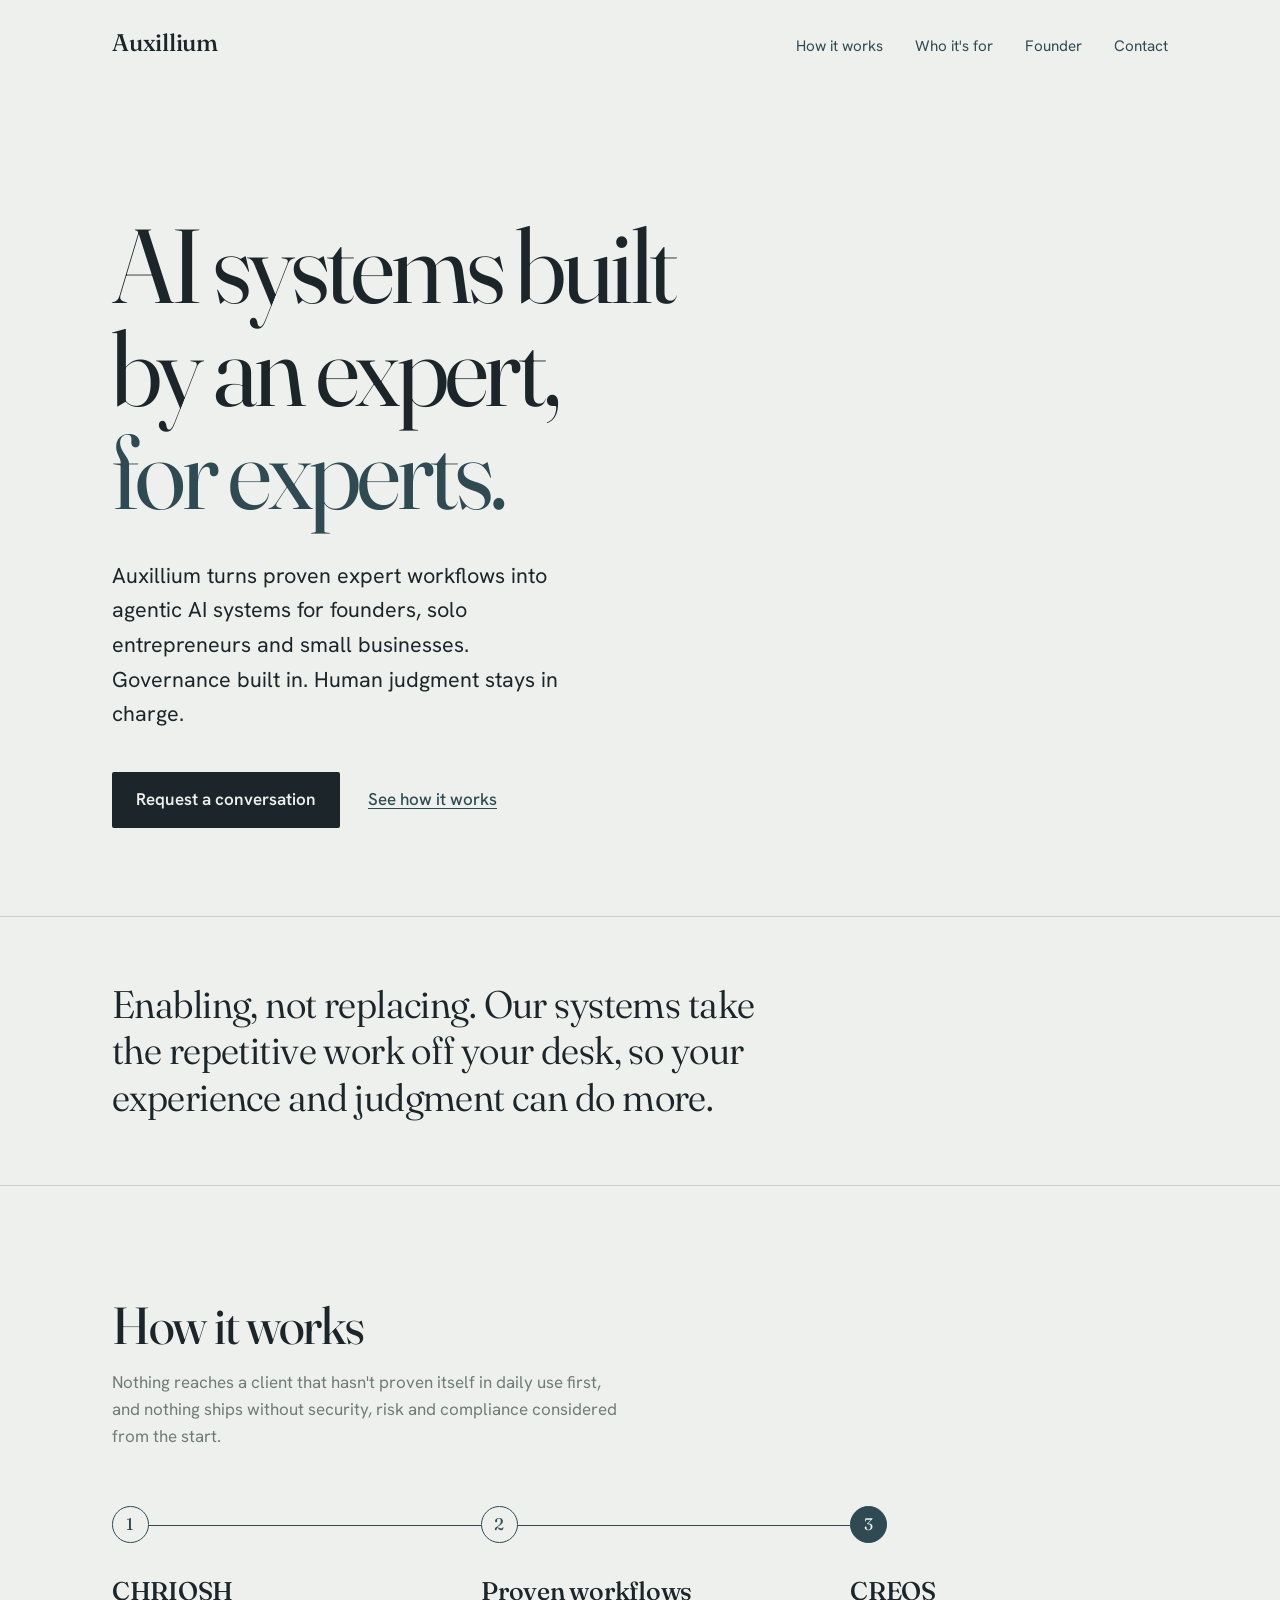
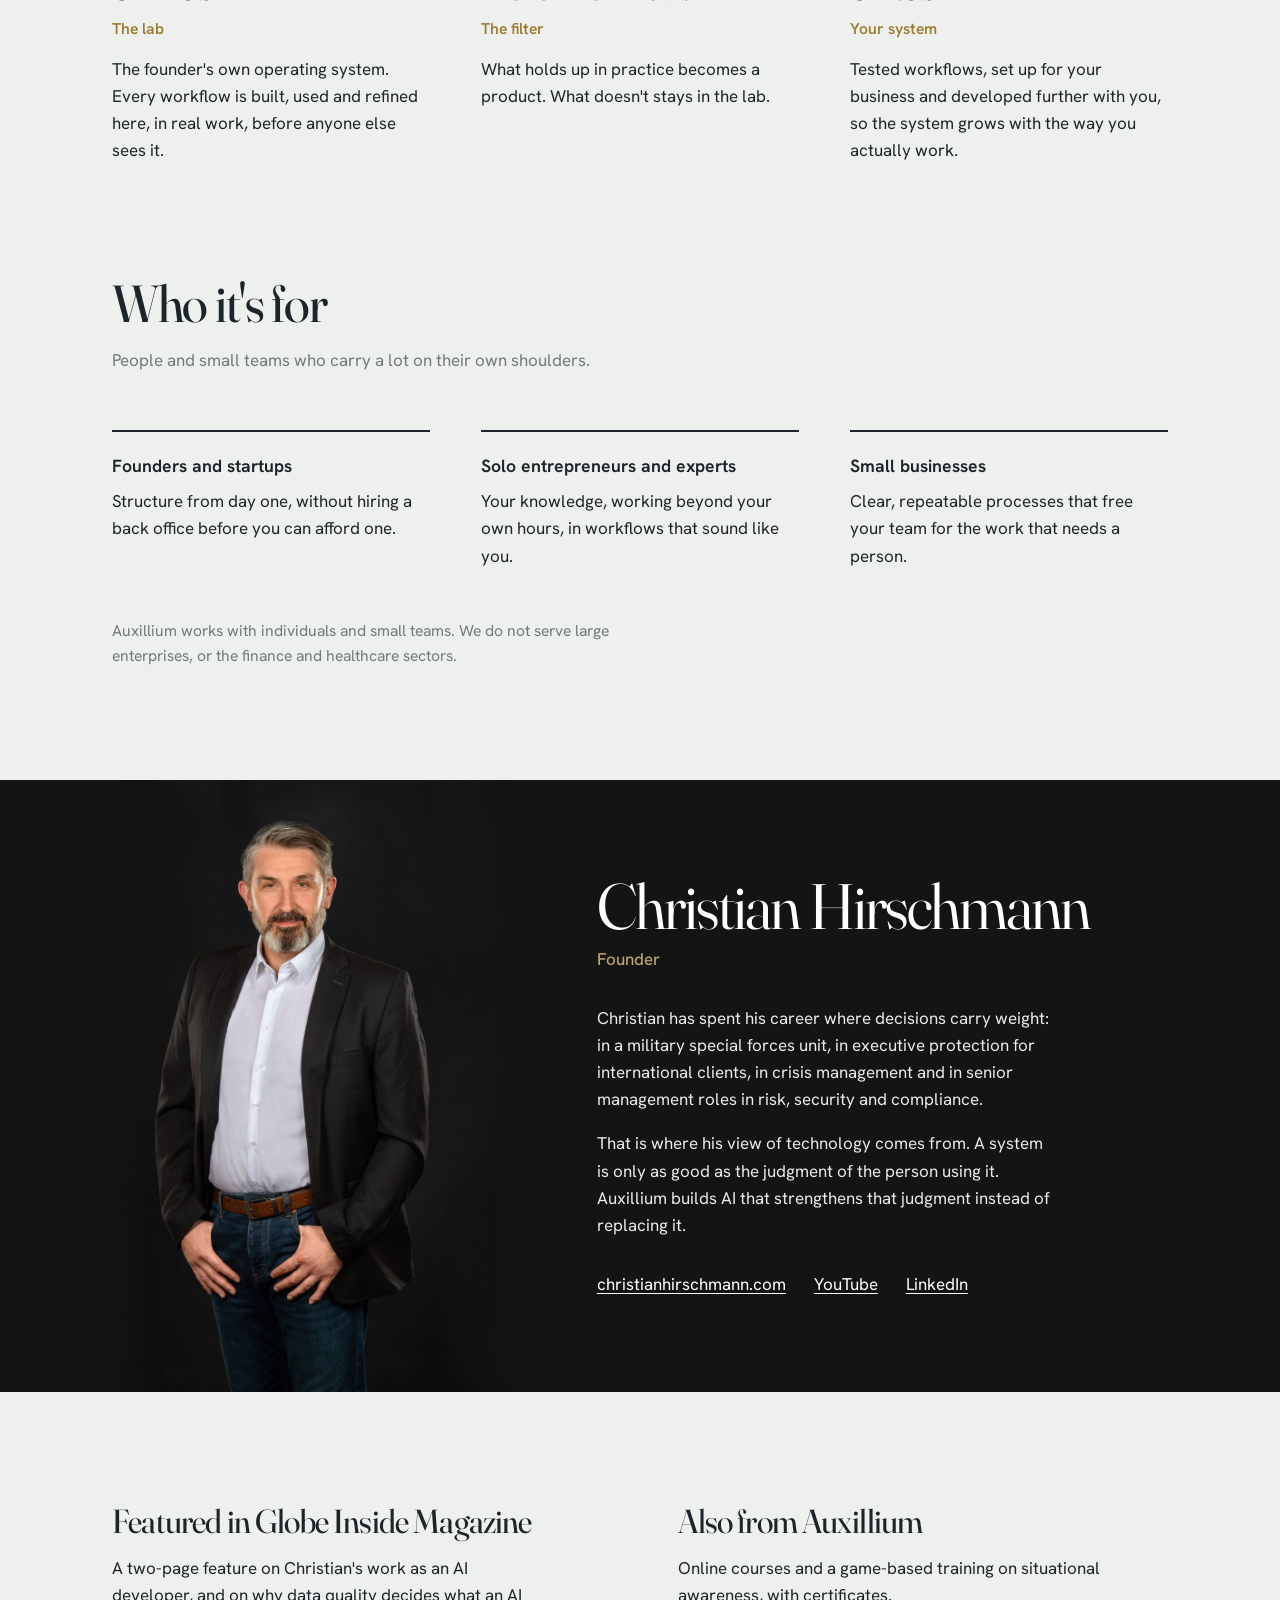
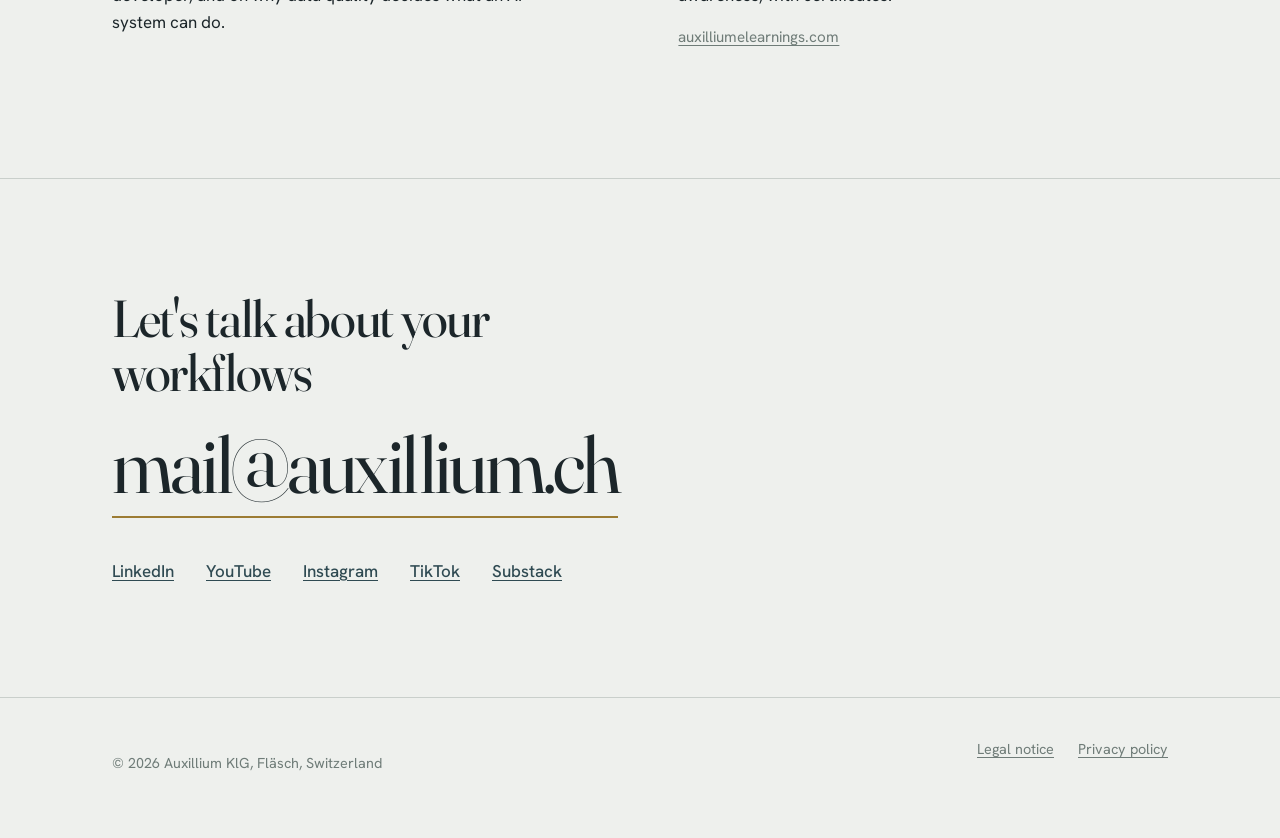
==== index.html @ 79f048c3 "Launch auxillium.ch one-pager Co-Authored-By: Claude Opus 5.5 <noreply@anthropic.com> Claude-Session" ====
<!DOCTYPE html>
<html lang="en">
<head>
<meta charset="utf-8">
<meta name="viewport" content="width=device-width, initial-scale=1">
<title>Auxillium — AI systems built by an expert, for experts</title>
<meta name="description" content="Auxillium turns proven expert workflows into agentic AI systems for founders, solo entrepreneurs and small businesses. Governance built in. Human judgment stays in charge.">
<link rel="icon" href="favicon.svg" type="image/svg+xml">
<link rel="preload" href="fonts/fraunces.woff2" as="font" type="font/woff2" crossorigin>
<link rel="stylesheet" href="style.css">
<meta property="og:title" content="Auxillium — AI systems built by an expert, for experts">
<meta property="og:description" content="Proven expert workflows, turned into AI systems for founders, solo entrepreneurs and small businesses.">
<meta property="og:url" content="https://www.auxillium.ch/">
<meta property="og:type" content="website">
</head>
<body>
<a class="skip" href="#main">Skip to content</a>

<header class="site-header">
  <div class="wrap">
    <a class="wordmark" href="./">Auxillium</a>
    <nav class="site-nav" aria-label="Main">
      <ul>
        <li><a href="#how-it-works">How it works</a></li>
        <li><a href="#who-its-for">Who it's for</a></li>
        <li><a href="#founder">Founder</a></li>
        <li><a href="#contact">Contact</a></li>
      </ul>
    </nav>
  </div>
</header>

<main id="main">

  <section class="hero">
    <div class="wrap">
      <h1><span>AI systems built</span> <span>by an expert,</span> <span class="turn">for experts.</span></h1>
      <p class="lede">Auxillium turns proven expert workflows into agentic AI systems for founders, solo entrepreneurs and small businesses. Governance built in. Human judgment stays in charge.</p>
      <div class="actions">
        <a class="btn" href="mailto:mail@auxillium.ch?subject=Conversation%20request">Request a conversation</a>
        <a class="text-link" href="#how-it-works">See how it works</a>
      </div>
    </div>
  </section>

  <div class="principle">
    <div class="wrap">
      <p>Enabling, not replacing. Our systems take the repetitive work off your desk, so your experience and judgment can do more.</p>
    </div>
  </div>

  <section class="block" id="how-it-works" aria-labelledby="h-how">
    <div class="wrap">
      <h2 id="h-how">How it works</h2>
      <p class="intro">Nothing reaches a client that hasn't proven itself in daily use first, and nothing ships without security, risk and compliance considered from the start.</p>
      <ol class="steps">
        <li>
          <h3>CHRIOSH</h3>
          <p class="role">The lab</p>
          <p>The founder's own operating system. Every workflow is built, used and refined here, in real work, before anyone else sees it.</p>
        </li>
        <li>
          <h3>Proven workflows</h3>
          <p class="role">The filter</p>
          <p>What holds up in practice becomes a product. What doesn't stays in the lab.</p>
        </li>
        <li>
          <h3>CREOS</h3>
          <p class="role">Your system</p>
          <p>Tested workflows, set up for your business and developed further with you, so the system grows with the way you actually work.</p>
        </li>
      </ol>
    </div>
  </section>

  <section class="block" id="who-its-for" aria-labelledby="h-who" style="padding-top:0">
    <div class="wrap">
      <h2 id="h-who">Who it's for</h2>
      <p class="intro">People and small teams who carry a lot on their own shoulders.</p>
      <dl class="audience">
        <div>
          <dt>Founders and startups</dt>
          <dd>Structure from day one, without hiring a back office before you can afford one.</dd>
        </div>
        <div>
          <dt>Solo entrepreneurs and experts</dt>
          <dd>Your knowledge, working beyond your own hours, in workflows that sound like you.</dd>
        </div>
        <div>
          <dt>Small businesses</dt>
          <dd>Clear, repeatable processes that free your team for the work that needs a person.</dd>
        </div>
      </dl>
      <p class="scope">Auxillium works with individuals and small teams. We do not serve large enterprises, or the finance and healthcare sectors.</p>
    </div>
  </section>

  <section class="founder" id="founder" aria-labelledby="h-founder">
    <div class="wrap">
      <figure>
        <img src="img/christian-hirschmann.jpg" width="900" height="1350" alt="Portrait of Christian Hirschmann, founder of Auxillium" loading="lazy">
      </figure>
      <div class="text">
        <h2 id="h-founder">Christian Hirschmann</h2>
        <p class="title">Founder</p>
        <p>Christian has spent his career where decisions carry weight: in a military special forces unit, in executive protection for international clients, in crisis management and in senior management roles in risk, security and compliance.</p>
        <p>That is where his view of technology comes from. A system is only as good as the judgment of the person using it. Auxillium builds AI that strengthens that judgment instead of replacing it.</p>
        <div class="links">
          <a href="https://www.christianhirschmann.com" rel="noopener">christianhirschmann.com</a>
          <a href="https://www.youtube.com/@christianhirschmannch" rel="noopener">YouTube</a>
          <a href="https://www.linkedin.com/in/hirschmann" rel="noopener">LinkedIn</a>
        </div>
      </div>
    </div>
  </section>

  <section class="block" aria-label="Featured and more from Auxillium">
    <div class="wrap notes">
      <div>
        <h2>Featured in Globe Inside Magazine</h2>
        <p>A two-page feature on Christian's work as an AI developer, and on why data quality decides what an AI system can do.</p>
      </div>
      <div>
        <h2>Also from Auxillium</h2>
        <p>Online courses and a game-based training on situational awareness, with certificates.</p>
        <p class="meta"><a href="https://auxilliumelearnings.com" rel="noopener">auxilliumelearnings.com</a></p>
      </div>
    </div>
  </section>

  <section class="block contact" id="contact" aria-labelledby="h-contact">
    <div class="wrap">
      <h2 id="h-contact">Let's talk about your workflows</h2>
      <a class="mail" href="mailto:mail@auxillium.ch">mail@auxillium.ch</a>
      <ul class="socials">
        <li><a href="https://www.linkedin.com/in/hirschmann" rel="noopener">LinkedIn</a></li>
        <li><a href="https://www.youtube.com/@christianhirschmannch" rel="noopener">YouTube</a></li>
        <li><a href="https://www.instagram.com/christianhirschmann.official" rel="noopener">Instagram</a></li>
        <li><a href="https://www.tiktok.com/@christianhman" rel="noopener">TikTok</a></li>
        <li><a href="https://substack.com/@chrisauxilli" rel="noopener">Substack</a></li>
      </ul>
    </div>
  </section>

</main>

<footer class="site-footer">
  <div class="wrap">
    <p>&copy; 2026 Auxillium KlG, Fläsch, Switzerland</p>
    <ul>
      <li><a href="legal-notice.html">Legal notice</a></li>
      <li><a href="privacy.html">Privacy policy</a></li>
    </ul>
  </div>
</footer>
</body>
</html>
---- style.css ----
/* Auxillium — auxillium.ch
   Fonts are self-hosted: no requests to third parties. */
@font-face {
  font-family: "Fraunces";
  src: url("fonts/fraunces.woff2") format("woff2");
  font-weight: 100 900;
  font-display: swap;
}
@font-face {
  font-family: "Hanken Grotesk";
  src: url("fonts/hanken.woff2") format("woff2");
  font-weight: 100 900;
  font-display: swap;
}

:root {
  --paper: #eef0ed;      /* cool limestone */
  --ink: #1c262a;        /* deep petrol ink */
  --petrol: #2f4a52;     /* Rhine slate */
  --stone: #6f7c78;      /* muted text */
  --line: #c9cfcb;       /* rules */
  --brass: #9c7c33;      /* single accent */
  --black: #141414;      /* sampled from the portrait backdrop */

  --serif: "Fraunces", Georgia, "Times New Roman", serif;
  --sans: "Hanken Grotesk", system-ui, -apple-system, "Segoe UI", sans-serif;

  --wrap: 72rem;
  --gutter: clamp(1.25rem, 4vw, 3rem);
}

*, *::before, *::after { box-sizing: border-box; }
html { -webkit-text-size-adjust: 100%; scroll-behavior: smooth; }
@media (prefers-reduced-motion: reduce) { html { scroll-behavior: auto; } }

body {
  margin: 0;
  background: var(--paper);
  color: var(--ink);
  font-family: var(--sans);
  font-size: 1.0625rem;
  line-height: 1.6;
  font-feature-settings: "kern", "liga";
}

img { max-width: 100%; display: block; }
a { color: inherit; text-decoration-thickness: 1px; text-underline-offset: .2em; }
a:hover { color: var(--brass); }
:focus-visible { outline: 2px solid var(--brass); outline-offset: 3px; border-radius: 2px; }

.wrap { max-width: var(--wrap); margin: 0 auto; padding: 0 var(--gutter); }
.skip { position: absolute; left: -999px; }
.skip:focus { left: 1rem; top: 1rem; background: var(--ink); color: var(--paper); padding: .5rem .75rem; z-index: 10; }

/* Header */
.site-header { padding: 1.5rem 0; }
.site-header .wrap { display: flex; align-items: baseline; justify-content: space-between; gap: 1.5rem; flex-wrap: wrap; }
.wordmark {
  font-family: var(--serif);
  font-size: 1.5rem;
  font-weight: 500;
  font-variation-settings: "opsz" 48;
  letter-spacing: -.01em;
  text-decoration: none;
}
.site-nav ul { list-style: none; margin: 0; padding: 0; display: flex; gap: clamp(1rem, 2.5vw, 2rem); flex-wrap: wrap; }
.site-nav a { text-decoration: none; font-size: .95rem; color: var(--petrol); }
.site-nav a:hover { color: var(--brass); }

/* Hero */
.hero { padding: clamp(3rem, 10vw, 8rem) 0 clamp(3rem, 7vw, 5.5rem); }
.hero h1 {
  font-family: var(--serif);
  font-weight: 380;
  font-variation-settings: "opsz" 144;
  font-size: clamp(2.75rem, 8.2vw, 7rem);
  line-height: .98;
  letter-spacing: -.035em;
  margin: 0 0 2.25rem;
}
.hero h1 span { display: block; }
.hero h1 .turn { color: var(--petrol); }
.lede { font-size: clamp(1.15rem, 1.8vw, 1.35rem); max-width: 40ch; margin: 0 0 2.5rem; color: var(--ink); }
.actions { display: flex; gap: 1rem 1.75rem; flex-wrap: wrap; align-items: center; }
.btn {
  display: inline-block;
  background: var(--ink);
  color: var(--paper);
  padding: .9rem 1.5rem;
  text-decoration: none;
  font-weight: 600;
  border-radius: 2px;
}
.btn:hover { background: var(--petrol); color: var(--paper); }
.text-link { color: var(--petrol); font-weight: 500; }

/* Principle */
.principle { border-top: 1px solid var(--line); border-bottom: 1px solid var(--line); padding: clamp(2.5rem, 6vw, 4rem) 0; }
.principle p {
  font-family: var(--serif);
  font-variation-settings: "opsz" 72;
  font-weight: 350;
  font-size: clamp(1.5rem, 3.2vw, 2.4rem);
  line-height: 1.22;
  letter-spacing: -.015em;
  max-width: 30ch;
  margin: 0;
}

/* Sections */
section { scroll-margin-top: 1rem; }
.block { padding: clamp(4rem, 9vw, 7rem) 0; }
.block h2 {
  font-family: var(--serif);
  font-variation-settings: "opsz" 96;
  font-weight: 420;
  font-size: clamp(2rem, 4.2vw, 3.25rem);
  line-height: 1.05;
  letter-spacing: -.025em;
  margin: 0 0 1rem;
  max-width: 18ch;
}
.block .intro { max-width: 52ch; color: var(--stone); margin: 0 0 3.5rem; }

/* How it works: a real sequence */
.steps { list-style: none; margin: 0; padding: 0; display: grid; grid-template-columns: repeat(3, 1fr); gap: 0 var(--gap); counter-reset: step; position: relative; }
.steps { --gap: clamp(1.5rem, 4vw, 3.5rem); }
.steps li:not(:last-child)::after {
  content: ""; position: absolute; top: 1.15rem; left: 2.3rem; right: calc(-1 * var(--gap));
  height: 1px; background: var(--petrol);
}
.steps li { counter-increment: step; position: relative; }
.steps li::before {
  content: counter(step);
  display: grid; place-items: center;
  width: 2.3rem; height: 2.3rem;
  border: 1px solid var(--petrol);
  border-radius: 50%;
  background: var(--paper);
  font-family: var(--serif);
  font-size: 1.05rem;
  color: var(--petrol);
  margin-bottom: 1.75rem;
  position: relative;
}
.steps li:last-child::before { background: var(--petrol); color: var(--paper); }
.steps h3 {
  font-family: var(--serif);
  font-variation-settings: "opsz" 48;
  font-weight: 500;
  font-size: 1.6rem;
  letter-spacing: -.01em;
  margin: 0 0 .25rem;
}
.steps .role { color: var(--brass); font-weight: 600; margin: 0 0 .9rem; font-size: .98rem; }
.steps p { margin: 0; max-width: 34ch; }

/* Audience */
.audience { display: grid; grid-template-columns: repeat(3, 1fr); gap: 2.5rem clamp(1.5rem, 4vw, 3.5rem); margin: 0; }
.audience dt { font-weight: 650; font-size: 1.1rem; margin-bottom: .5rem; padding-top: 1.25rem; border-top: 2px solid var(--ink); }
.audience dd { margin: 0; color: var(--ink); max-width: 34ch; }
.scope { margin: 3rem 0 0; color: var(--stone); max-width: 60ch; font-size: .98rem; }

/* Founder band */
.founder { background: var(--black); color: #e8ebe8; }
.founder .wrap { display: grid; grid-template-columns: minmax(0, 5fr) minmax(0, 7fr); gap: clamp(2rem, 6vw, 5rem); align-items: center; }
.founder figure { margin: 0; align-self: end; }
.founder img { width: 100%; height: auto; -webkit-mask-image: linear-gradient(to right, transparent 0, #000 12%, #000 88%, transparent 100%); mask-image: linear-gradient(to right, transparent 0, #000 12%, #000 88%, transparent 100%); }
.founder .text { padding: clamp(3rem, 7vw, 6rem) 0; }
.founder h2 {
  font-family: var(--serif);
  font-variation-settings: "opsz" 120;
  font-weight: 360;
  font-size: clamp(2.25rem, 5vw, 4rem);
  line-height: 1;
  letter-spacing: -.03em;
  margin: 0 0 .5rem;
  color: #fff;
}
.founder .title { color: #b9a46d; margin: 0 0 2rem; font-weight: 500; }
.founder p { max-width: 46ch; }
.founder a { color: #fff; }
.founder a:hover { color: #d4bd7f; }
.founder .links { display: flex; gap: .75rem 1.75rem; flex-wrap: wrap; margin-top: 2rem; }

/* Two-column notes */
.notes { display: grid; grid-template-columns: 1fr 1fr; gap: clamp(2.5rem, 6vw, 5rem); }
.notes h2 { font-size: clamp(1.6rem, 2.6vw, 2.1rem); max-width: none; }
.notes p { max-width: 44ch; margin: 0 0 1rem; }
.notes .meta { color: var(--stone); font-size: .95rem; }

/* Contact */
.contact { border-top: 1px solid var(--line); }
.contact .mail {
  font-family: var(--serif);
  font-variation-settings: "opsz" 144;
  font-weight: 380;
  font-size: clamp(2rem, 6.5vw, 5rem);
  letter-spacing: -.035em;
  line-height: 1;
  text-decoration: none;
  display: inline-block;
  margin: .5rem 0 2.5rem;
  border-bottom: 2px solid var(--brass);
  padding-bottom: .15em;
  word-break: break-word;
}
.socials { list-style: none; margin: 0; padding: 0; display: flex; gap: .75rem 2rem; flex-wrap: wrap; }
.socials a { color: var(--petrol); font-weight: 500; }

/* Footer */
.site-footer { padding: 2.5rem 0 3rem; font-size: .9rem; color: var(--stone); border-top: 1px solid var(--line); }
.site-footer .wrap { display: flex; justify-content: space-between; gap: 1rem 2rem; flex-wrap: wrap; }
.site-footer ul { list-style: none; margin: 0; padding: 0; display: flex; gap: 1.5rem; }

/* Legal pages */
.legal { padding: clamp(3rem, 8vw, 6rem) 0; }
.legal h1 { font-family: var(--serif); font-variation-settings: "opsz" 120; font-weight: 400; font-size: clamp(2.25rem, 5vw, 3.5rem); letter-spacing: -.03em; margin: 0 0 2rem; }
.legal h2 { font-family: var(--serif); font-weight: 500; font-size: 1.35rem; margin: 2.5rem 0 .5rem; }
.legal p, .legal address { max-width: 62ch; font-style: normal; }

/* Responsive */
@media (max-width: 52rem) {
  .steps, .audience, .notes { grid-template-columns: 1fr; }
  .steps { gap: 2.75rem; }
  .steps li:not(:last-child)::after { top: 2.3rem; bottom: -2.75rem; left: 1.15rem; right: auto; width: 1px; height: auto; }
  .steps li { padding-left: 3.75rem; }
  .steps li::before { position: absolute; left: 0; top: 0; margin: 0; }
  .founder .wrap { grid-template-columns: 1fr; }
  .founder figure { max-width: 24rem; order: 2; justify-self: center; }
  .founder .text { padding-bottom: 0; }
}
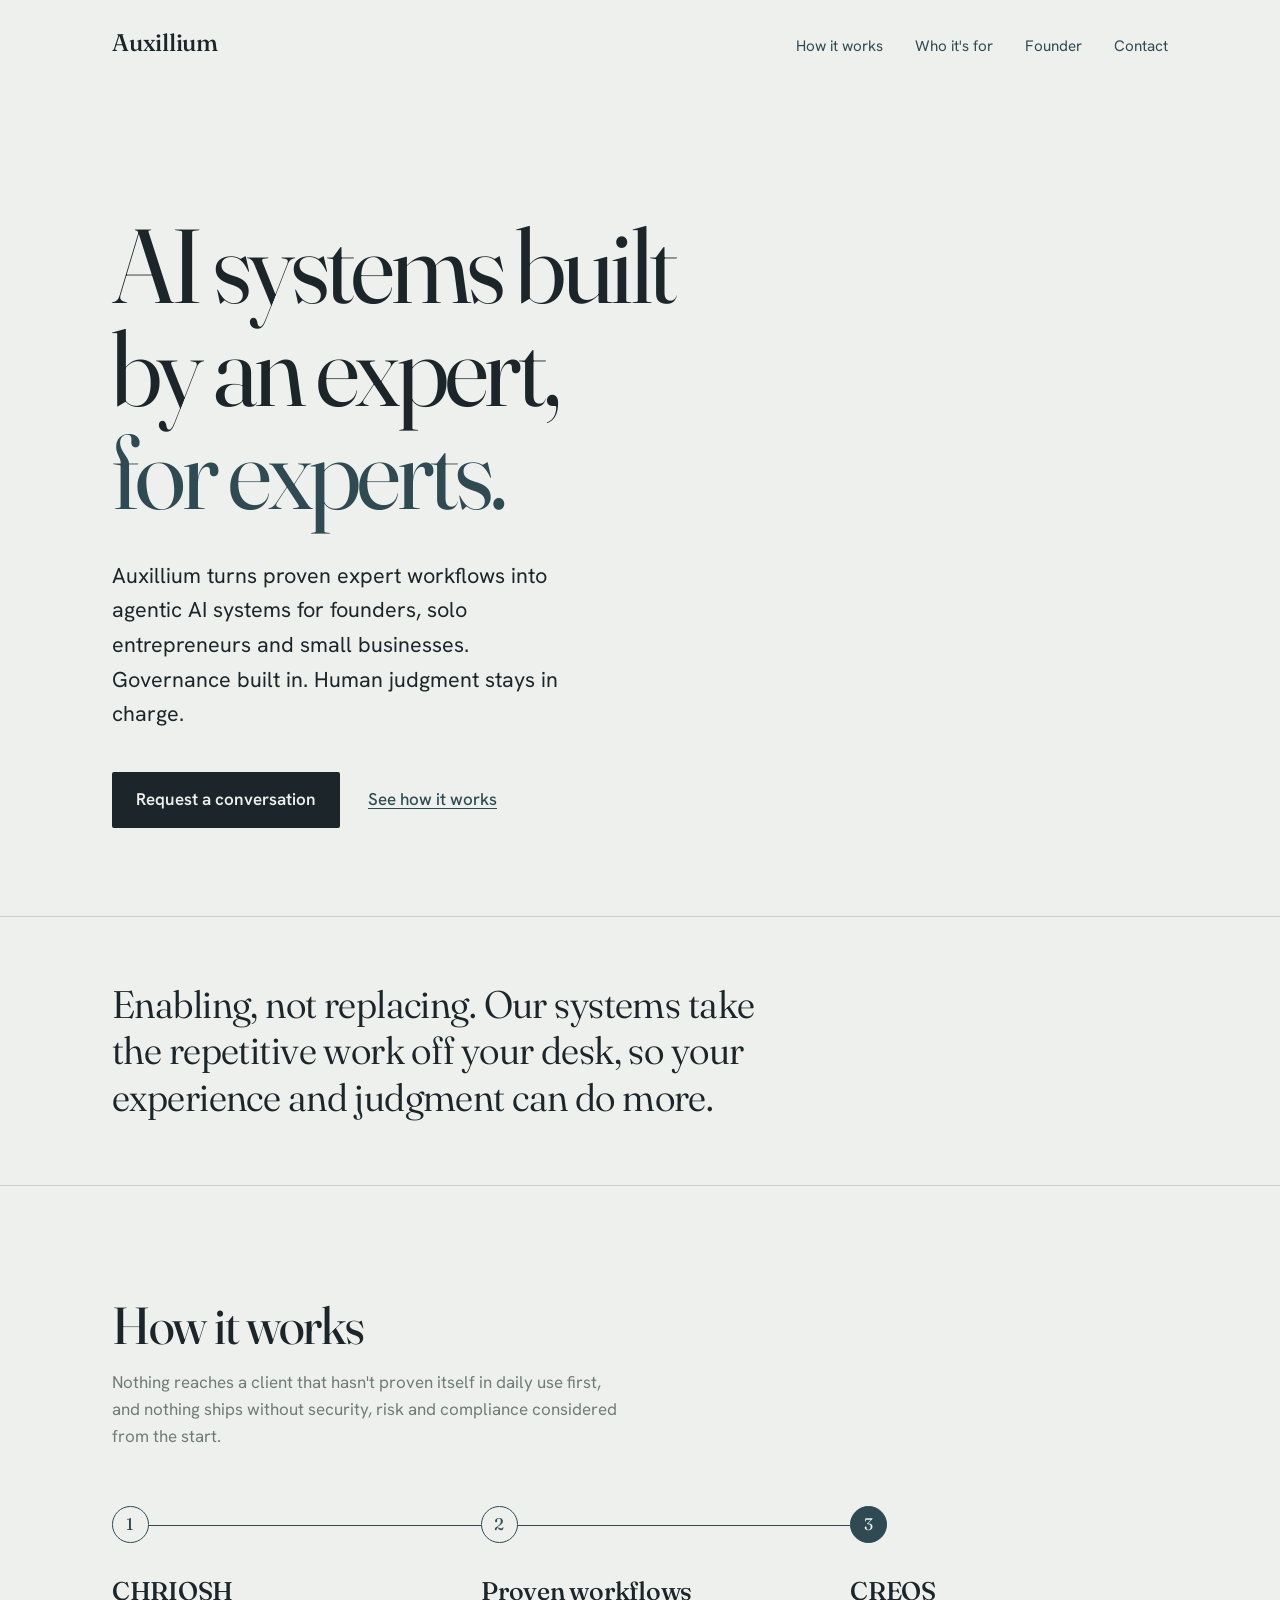
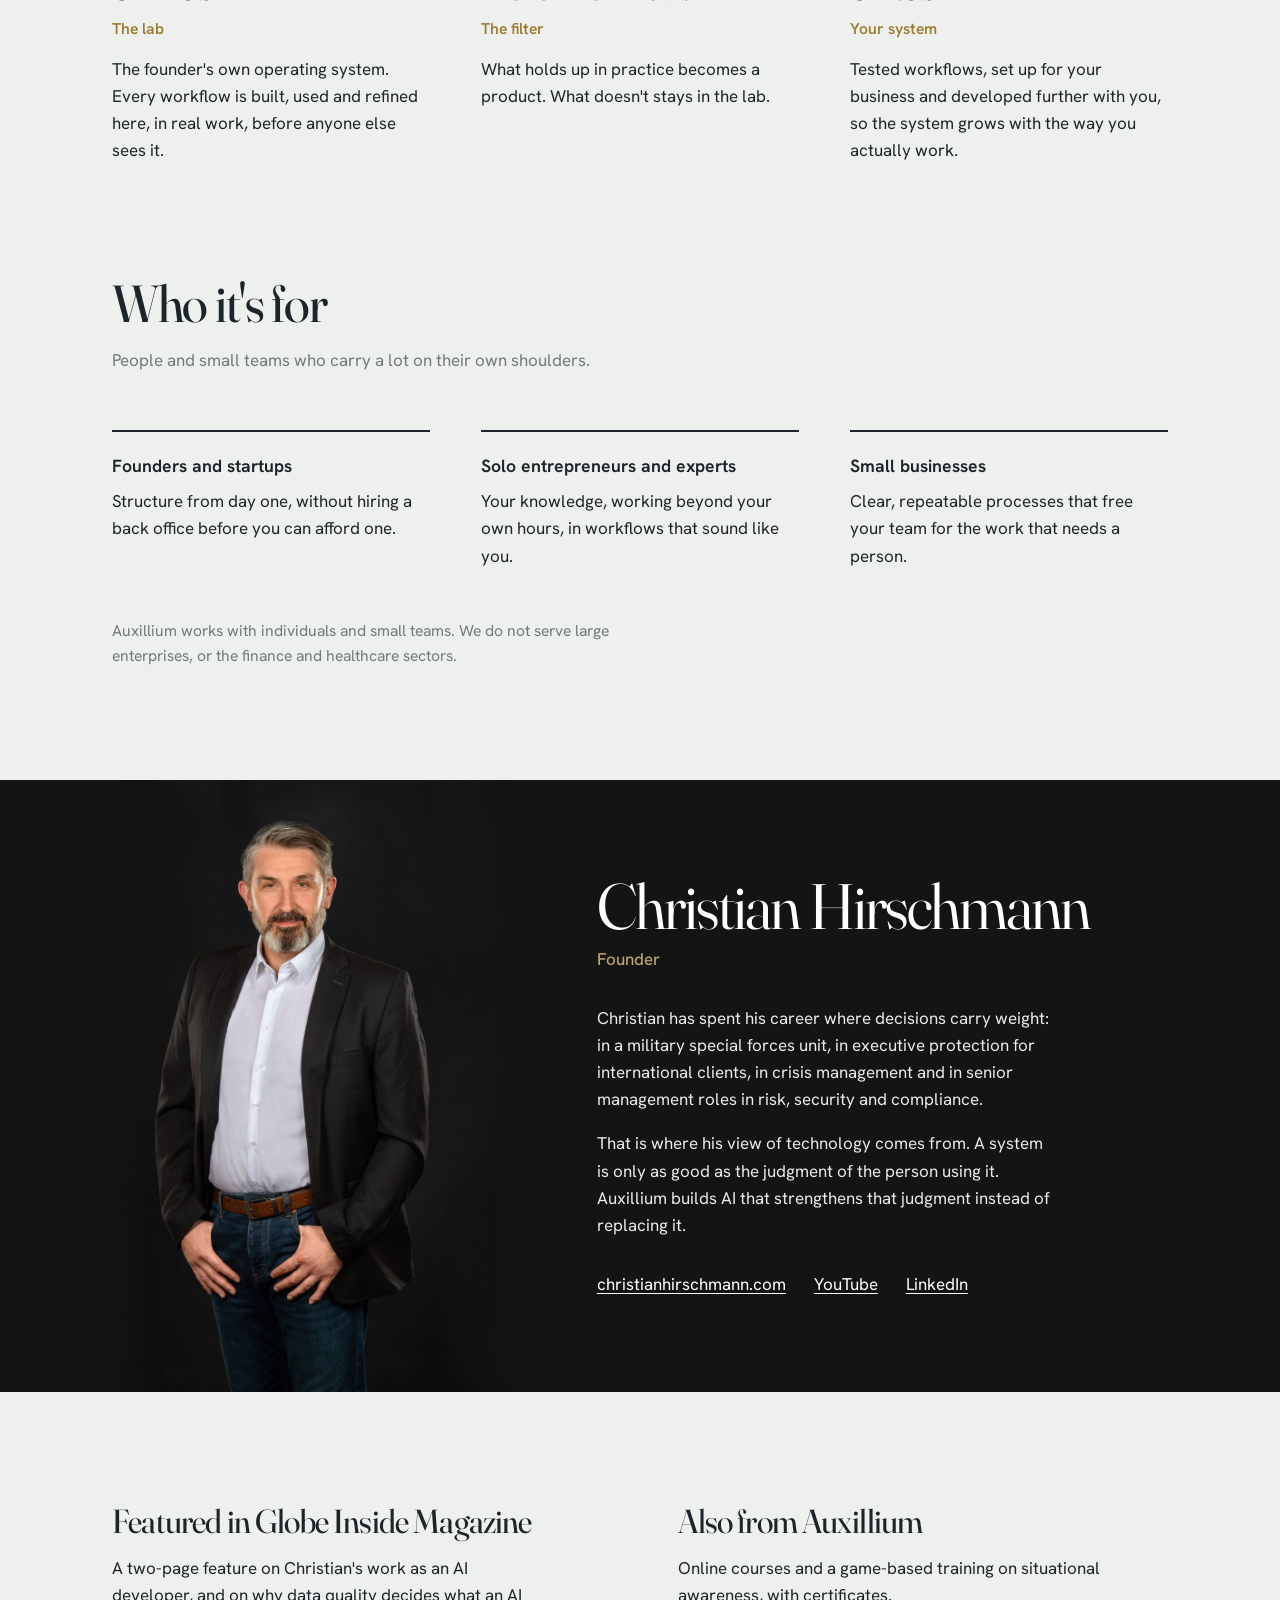
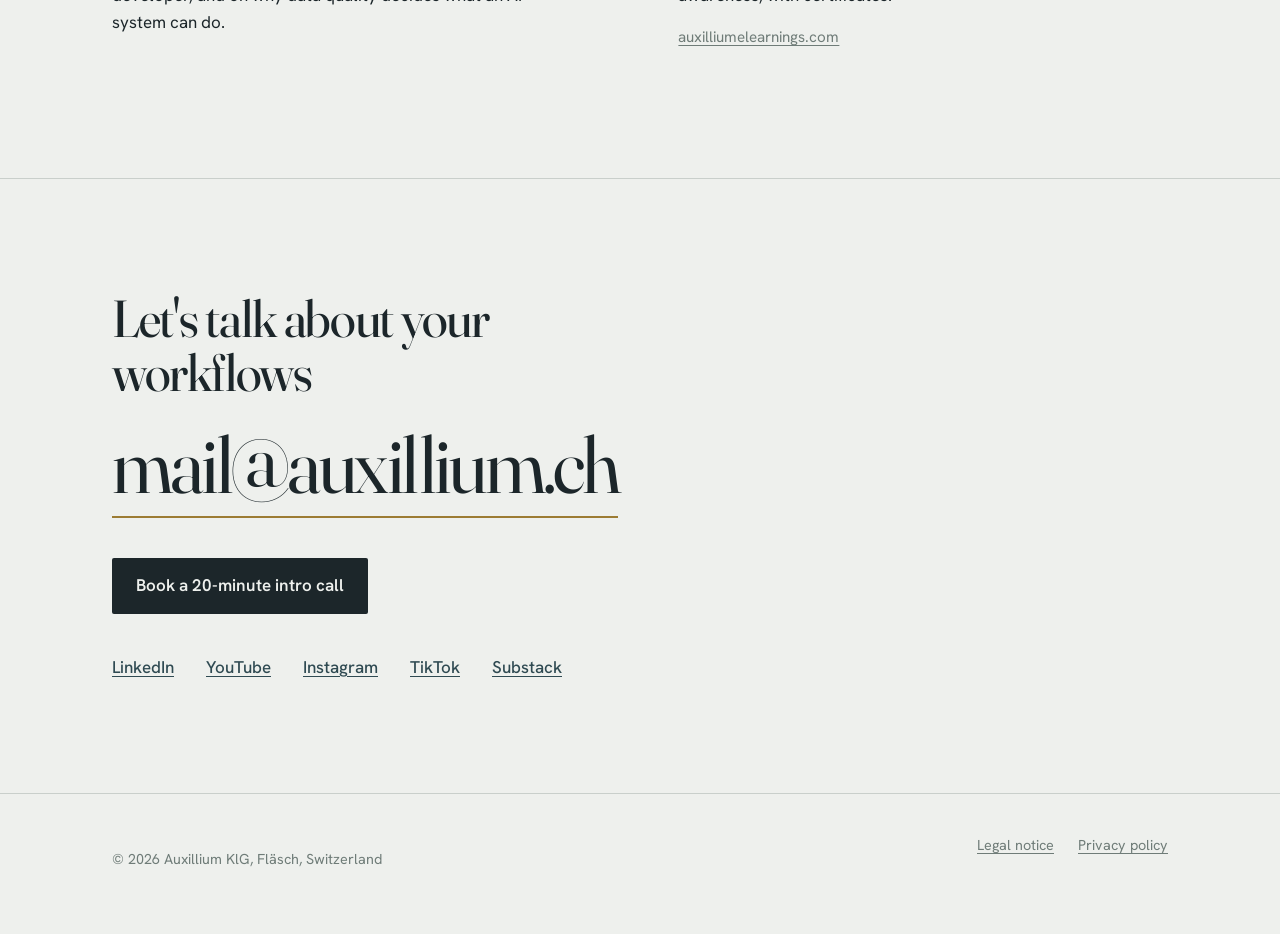
==== commit 830c55ef: "Link intro call booking via Calendly Co-Authored-By: Claude Opus 5.5 <noreply@anthropic.com> Claude-" ====
--- a/index.html
+++ b/index.html
@@ -37,7 +37,7 @@
       <h1><span>AI systems built</span> <span>by an expert,</span> <span class="turn">for experts.</span></h1>
       <p class="lede">Auxillium turns proven expert workflows into agentic AI systems for founders, solo entrepreneurs and small businesses. Governance built in. Human judgment stays in charge.</p>
       <div class="actions">
-        <a class="btn" href="mailto:mail@auxillium.ch?subject=Conversation%20request">Request a conversation</a>
+        <a class="btn" href="https://calendly.com/christian_hirschmann/intro-call" target="_blank" rel="noopener">Request a conversation</a>
         <a class="text-link" href="#how-it-works">See how it works</a>
       </div>
     </div>
@@ -132,6 +132,7 @@
     <div class="wrap">
       <h2 id="h-contact">Let's talk about your workflows</h2>
       <a class="mail" href="mailto:mail@auxillium.ch">mail@auxillium.ch</a>
+      <p class="book"><a class="btn" href="https://calendly.com/christian_hirschmann/intro-call" target="_blank" rel="noopener">Book a 20-minute intro call</a></p>
       <ul class="socials">
         <li><a href="https://www.linkedin.com/in/hirschmann" rel="noopener">LinkedIn</a></li>
         <li><a href="https://www.youtube.com/@christianhirschmannch" rel="noopener">YouTube</a></li>
--- a/style.css
+++ b/style.css
@@ -205,6 +205,7 @@
   padding-bottom: .15em;
   word-break: break-word;
 }
+.contact .book { margin: 0 0 2.5rem; }
 .socials { list-style: none; margin: 0; padding: 0; display: flex; gap: .75rem 2rem; flex-wrap: wrap; }
 .socials a { color: var(--petrol); font-weight: 500; }
 
